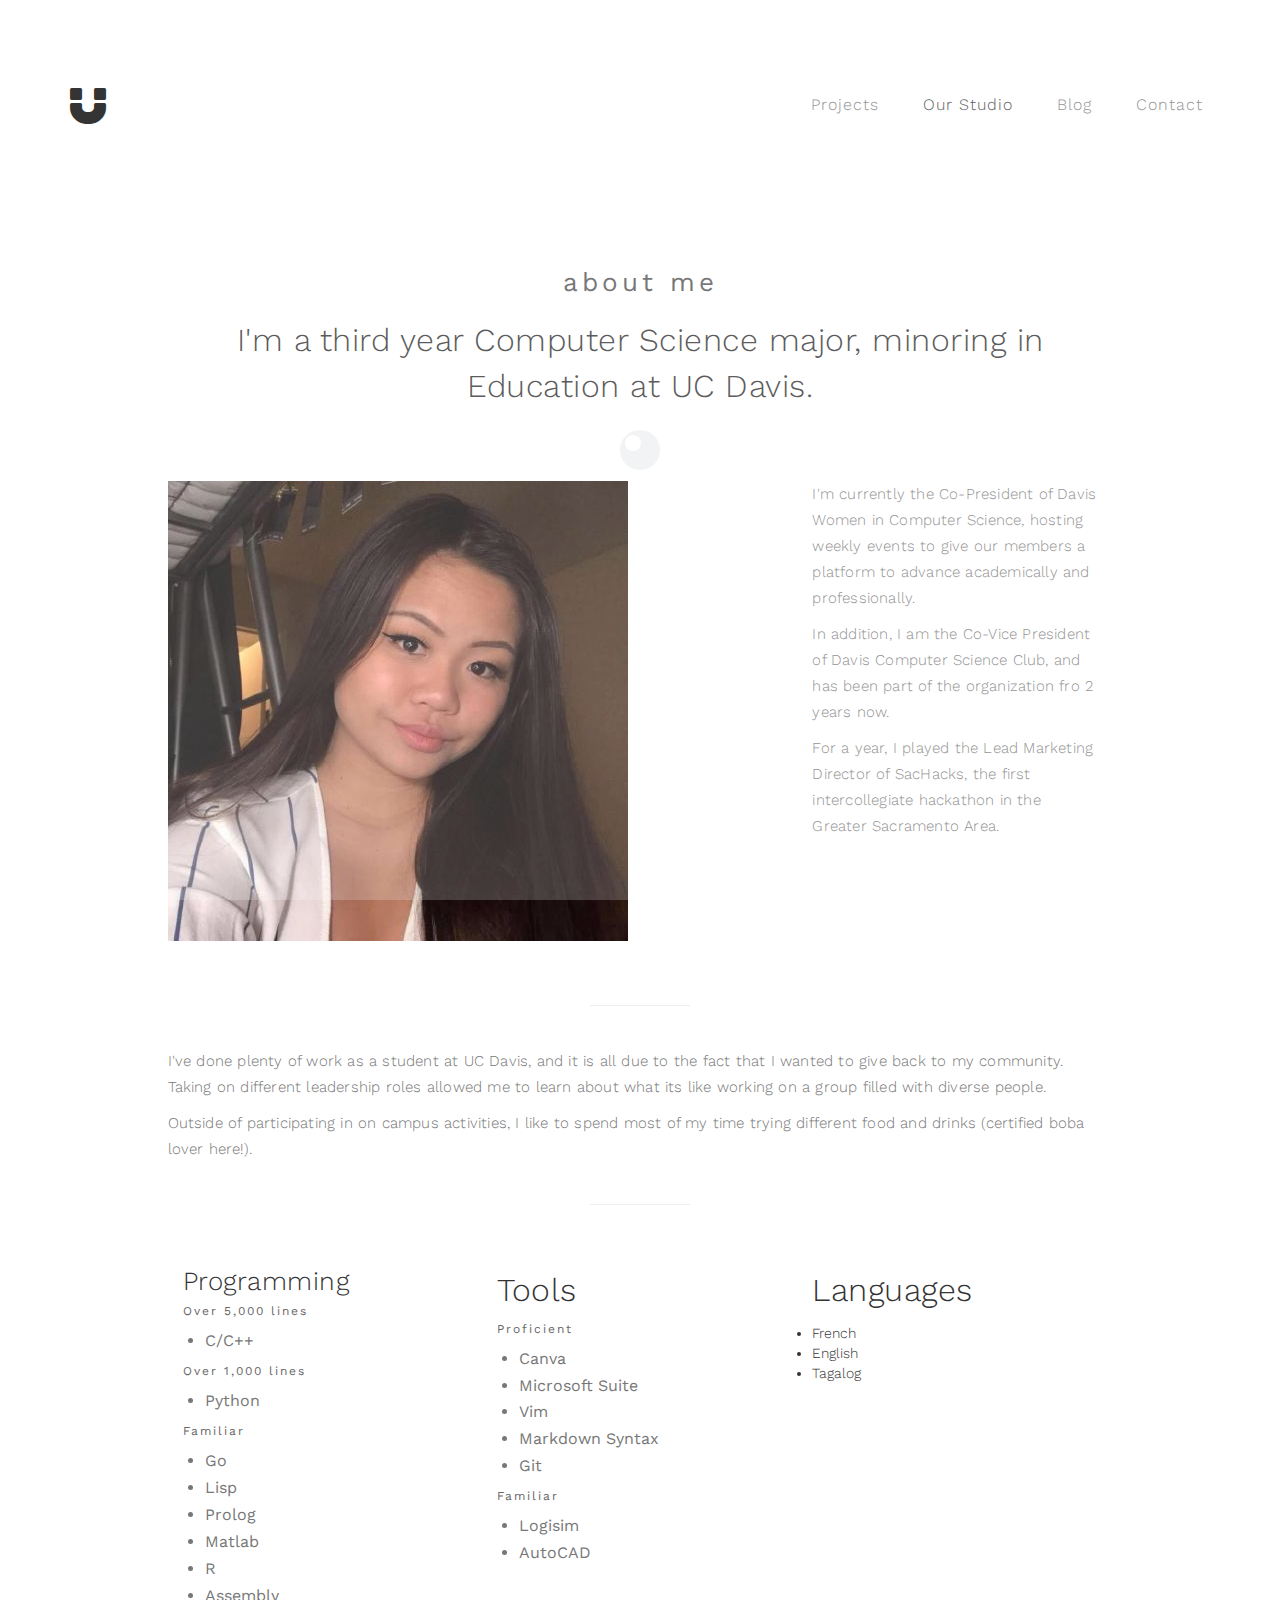
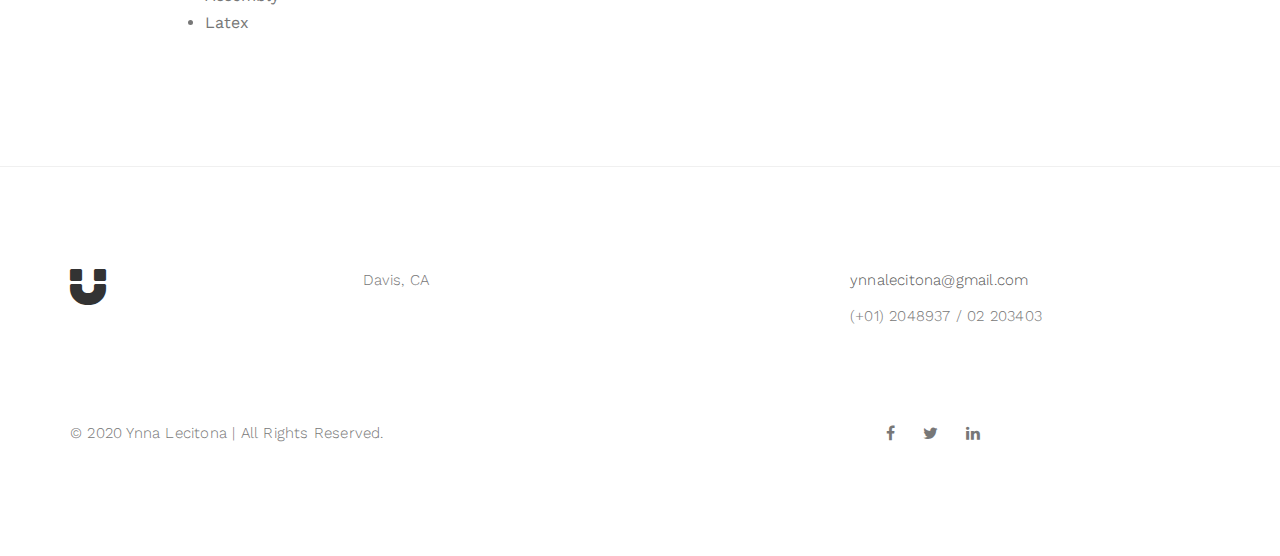
==== about.html @ bc098659 "removed skills and affiliated organizations header" ====
<!DOCTYPE html>
<html lang="en">
<head>

<meta charset="UTF-8">
<meta http-equiv="X-UA-Compatible" content="IE=Edge">
<meta name="description" content="">
<meta name="keywords" content="">
<meta name="author" content="">
<meta name="viewport" content="width=device-width, initial-scale=1, maximum-scale=1">

<title>Ynna Lecitona</title>

<link rel="stylesheet" href="css/bootstrap.min.css">
<link rel="stylesheet" href="css/font-awesome.min.css">

<!-- Main css -->
<link rel="stylesheet" href="css/style.css">
<link href="https://fonts.googleapis.com/css?family=Work+Sans:300,400,700" rel="stylesheet">

</head>
<body>

<!-- PRE LOADER -->

<div class="preloader">
     <div class="sk-spinner sk-spinner-wordpress">
          <span class="sk-inner-circle"></span>
     </div>
</div>

<!-- Navigation section  -->

<div class="navbar navbar-default navbar-static-top" role="navigation">
     <div class="container">

          <div class="navbar-header">
               <button class="navbar-toggle" data-toggle="collapse" data-target=".navbar-collapse">
                    <span class="icon icon-bar"></span>
                    <span class="icon icon-bar"></span>
                    <span class="icon icon-bar"></span>
               </button>
               <a href="index.html" class="navbar-brand"><i class="fa fa-magnet"></i></a>
          </div>
          <div class="collapse navbar-collapse">
               <ul class="nav navbar-nav navbar-right">
                    <li><a href="index.html">Projects</a></li>
                    <li class="active"><a href="about.html">Our Studio</a></li>
                    <li><a href="blog.html">Blog</a></li>
                    <li><a href="contact.html">Contact</a></li>
               </ul>
          </div>

  </div>
</div>


<!-- About Section -->

<section id="about">
     <div class="container">
          <div class="row">

               <div class="col-md-offset-1 col-md-10 col-sm-12">
                    <div class="section-title">
                         <h3>about me</h3>
                         <h2>I'm a third year Computer Science major, minoring in Education at UC Davis.</h2>
                    </div>

                    <div class="col-md-8 col-sm-12">
                         <img src="images/about-me.jpeg" class="img-responsive" alt="About">
                    </div>

                    <div class="col-md-4 col-sm-12">
                         <p>I'm currently the Co-President of Davis Women in Computer Science, hosting weekly events to give our members a platform to advance academically and professionally.</p>
                         <p>In addition, I am the Co-Vice President of Davis Computer Science Club, and has been part of the organization fro 2 years now.</p>
                         <p>For a year, I played the Lead Marketing Director of SacHacks, the first intercollegiate hackathon in the Greater Sacramento Area.</p>
                    </div>

                    <div class="clearfix"></div>

                     <hr>

                    <p>I've done plenty of work as a student at UC Davis, and it is all due to the fact that I wanted to give back to my community. Taking on different leadership roles allowed me to learn about what its like working on a group filled with diverse people.</p>
                    <p>Outside of participating in on campus activities, I like to spend most of my time trying different food and drinks (certified boba lover here!).</p>

                    <hr>

                    <div class="col-md-4 col-sm-6">
                         <h3>Programming</h3>
                         <h4>Over 5,000 lines</h4>
                         <ul>
                              <li>C/C++</li>
                         </ul>
                         <h4>Over 1,000 lines</h4>
                         <ul>
                              <li>Python</li>
                         </ul>
                         <h4>Familiar</h4>
                         <ul>
                              <li>Go</li>
                              <li>Lisp</li>
                              <li>Prolog</li>
                              <li>Matlab</li>
                              <li>R</li>
                              <li>Assembly</li>
                              <li>Latex</li>
                         </ul>
                    </div>

                    <div class="col-md-4 col-sm-6">
                         <h2>Tools</h2>
                         <h4>Proficient</h4>
                         <ul>
                              <li>Canva</li>
                              <li>Microsoft Suite</li>
                              <li>Vim</li>
                              <li>Markdown Syntax</li>
                              <li>Git</li>
                         </ul>
                         <h4>Familiar</h4>
                         <ul>
                              <li>Logisim</li>
                              <li>AutoCAD</li>
                         </ul>
                    </div>

                    <div class="col-md-4 col-sm-6">
                      <h2>Languages</h2>
                           <li>French</li>
                           <li>English</li>
                           <li>Tagalog</li>
                      </ul>
                 </div>
               </div>

          </div>
     </div>
</section>

<!-- Footer Section -->

<footer>
     <div class="container">
          <div class="row">

               <div class="col-md-3 col-sm-3">
                    <i class="fa fa-magnet"></i>
               </div>

               <div class="col-md-4 col-sm-4">
                    <p>Davis, CA</p>
               </div>

               <div class="col-md-offset-1 col-md-4 col-sm-offset-1 col-sm-3">
                    <p><a href="mailto:youremail@gmail.com">ynnalecitona@gmail.com</a></p>
                    <p>(+01) 2048937 / 02 203403</p>
               </div>

               <div class="clearfix col-md-12 col-sm-12">
                    <hr>
               </div>

               <div class="col-md-6 col-sm-6">
                    <div class="footer-copyright">
                         <p>© 2020 Ynna Lecitona | All Rights Reserved.</p>
                    </div>
               </div>

               <div class="col-md-6 col-sm-6">
                    <ul class="social-icon">
                         <li><a href="#" class="fa fa-facebook"></a></li>
                         <li><a href="#" class="fa fa-twitter"></a></li>
                         <li><a href="#" class="fa fa-linkedin"></a></li>
                    </ul>
               </div>

          </div>
     </div>
</footer>


<!-- SCRIPTS -->

<script src="js/jquery.js"></script>
<script src="js/bootstrap.min.js"></script>
<script src="js/custom.js"></script>

</body>
</html>
---- css/style.css ----
body {
		background: #ffffff;
    font-family: 'Work Sans', sans-serif;
    font-style: normal;
		font-weight: 300;
    overflow-x: hidden;
}


/*---------------------------------------
    Typorgraphy              
-----------------------------------------*/

h1,h2,h3,h4,h5,h6 {
  font-style: normal;
  font-weight: 300;
  letter-spacing: 0.5px;
}

h1 {
    font-size: 62px;
    padding-bottom: 14px;
    margin-bottom: 0px;
}

h2 {
  font-size: 32px;
  line-height: 46px;
}

h3 {
  font-size: 26px;
}

h4 {
  color: #666;
  font-size: 12px;
  font-weight: normal;
  letter-spacing: 2px;
}

p {
    color: #777;
    font-size: 15px;
    font-weight: 300;
    line-height: 26px;
    letter-spacing: 0.2px;
}

strong {
  font-weight: 400;
}

.btn-success:focus {
  background-color: #000;
  border-color: transparent;
}


/*---------------------------------------
    General               
-----------------------------------------*/

html{
  -webkit-font-smoothing: antialiased;
}

a {
  color: #4d638c;
  -webkit-transition: 0.5s;
  -o-transition: 0.5s;
  transition: 0.5s;
  text-decoration: none !important;
}
a:hover, a:active, a:focus {
  color: #4d638c;
  outline: none;
}

* {
  -webkit-box-sizing: border-box;
  -moz-box-sizing: border-box;
  box-sizing: border-box;
}

*:before,
*:after {
  -webkit-box-sizing: border-box;
  -moz-box-sizing: border-box;
  box-sizing: border-box;
}

#portfolio,
#about,
#blog,
#contact,
#single-project,
#blog-single-post {
  padding-top: 80px;
  padding-bottom: 120px;
}

.section-title {
  position: relative;
  padding-bottom: 62px;
  text-align: center;
}

.section-title h3 {
  color: #555;
  font-weight: 400;
  letter-spacing: 4px;
}


/*---------------------------------------
    Preloader section              
-----------------------------------------*/

.preloader {
  position: fixed;
  top: 0;
  left: 0;
  width: 100%;
  height: 100%;
  z-index: 99999;
  display: flex;
  flex-flow: row nowrap;
  justify-content: center;
  align-items: center;
  background: none repeat scroll 0 0 #ffffff;
}

.sk-spinner-wordpress.sk-spinner {
  background-color: #bdc3c7;
  width: 40px;
  height: 40px;
  border-radius: 40px;
  position: relative;
  -webkit-animation: sk-innerCircle 1s linear infinite;
  animation: sk-innerCircle 1s linear infinite; 
}

.sk-spinner-wordpress .sk-inner-circle {
  display: block;
  background-color: #ffffff;
  width: 16px;
  height: 16px;
  position: absolute;
  border-radius: 8px;
  top: 5px;
  left: 5px; 
}

@-webkit-keyframes sk-innerCircle {
  0% {
    -webkit-transform: rotate(0);
            transform: rotate(0); }

  100% {
    -webkit-transform: rotate(360deg);
            transform: rotate(360deg); } }

@keyframes sk-innerCircle {
  0% {
    -webkit-transform: rotate(0);
            transform: rotate(0); }

  100% {
    -webkit-transform: rotate(360deg);
            transform: rotate(360deg); } }



/*---------------------------------------
    Main Navigation             
-----------------------------------------*/

.navbar-default {
    background: #ffffff;
    padding: 18px 0;
    border: none;
    margin-top: 62px;
}

.navbar-default .navbar-collapse, .navbar-default .navbar-form {
  border-color: transparent;
}

.navbar-default .navbar-brand {
  padding-top: 6px;
}

.navbar-default .navbar-brand .fa {
  color: #000;
  font-size: 42px;
}

.navbar-default .navbar-nav li a {
    color: #777;
    font-size: 16px;
    letter-spacing: 1px;
    -webkit-transition: all 0.4s ease-in-out;
    transition: all 0.4s ease-in-out;
    padding-right: 22px;
    padding-left: 22px;
}

.navbar-default .navbar-nav > li a:hover {
    color: #333 !important;
}

.navbar-default .navbar-nav > li > a:hover,
.navbar-default .navbar-nav > li > a:focus {
    color: #777;
    background-color: transparent;
}

.navbar-default .navbar-nav li a:hover,
 .navbar-default .navbar-nav .active > a {
    color: #333;
  }

.navbar-default .navbar-nav > .active > a,
.navbar-default .navbar-nav > .active > a:hover,
.navbar-default .navbar-nav > .active > a:focus {
    color: #333;
    background-color: transparent;
}

.navbar-default .navbar-toggle {
     border: none;
     padding-top: 10px;
  }

.navbar-default .navbar-toggle .icon-bar {
    background: #bdc3c7;
    border-color: transparent;
  }

.navbar-default .navbar-toggle:hover,
.navbar-default .navbar-toggle:focus { 
  background-color: transparent;
}



/*---------------------------------------
    Home section              
-----------------------------------------*/

#home {
    background-size: cover;
    background-position: center center;
    display: -webkit-box;
    display: -webkit-flex;
     display: -ms-flexbox;
    display: flex;
    -webkit-box-align: center;
    -webkit-align-items: center;
    -ms-flex-align: center;
     align-items: center;
    position: relative;
    text-align: center;
    padding-top: 60px;
    padding-bottom: 40px;
}

#home hr {
  width: 82px;
  margin-top: 32px;
}



/*---------------------------------------
   About section              
-----------------------------------------*/

#about .text-center {
  padding-bottom: 42px;
}

#about .col-md-8 {
  padding-left: 0px;
}

#about .col-md-8 img {
  padding-right: 22px;
  padding-bottom: 22px;
}

#about hr {
  width: 100px;
  margin-top: 42px;
  margin-bottom: 42px;
}

#about ul {
  padding-left: 22px;
}

#about ul li {
  color: #777;
  font-size: 16px;
  font-weight: 400;
  padding-top: 2px;
  padding-bottom: 2px;
}



/*---------------------------------------
   Portfolio section              
-----------------------------------------*/

#portfolio small {
  color: #f0f0f0;
  font-size: 10px;
  letter-spacing: 1px;
  text-transform: uppercase;
}

#portfolio .portfolio-thumb {
  position: relative;
  padding: 0;
  margin-top: 32px;
}

#portfolio .portfolio-thumb .portfolio-overlay {
  position: absolute;
  background: #222;
  color: #ffffff;
  top: 0;
  left: 0;
  right: 0;
  bottom: 0;
  width: 100%;
  height: 100%;
  text-align: center;
  vertical-align: top;
  opacity: 0;
  transition: all 0.4s ease-in-out;
}

#portfolio .portfolio-item {
    position: absolute;
    top:50%;
    left: 50%;
    -webkit-transform:translate(-50%,-50%);
      -ms-transform:translate(-50%,-50%);
          transform:translate(-50%,-50%);
}

#portfolio .portfolio-thumb:hover .portfolio-overlay {
  opacity: 0.9;
}

#portfolio .text-center {
  padding-top: 62px;
}



/*---------------------------------------
   Single Project section              
-----------------------------------------*/

#single-project {
  text-align: center;
}

#single-project .col-md-12,
#single-project .col-md-6,
#single-project .col-md-4 {
  padding-left: 0px;
  padding-bottom: 22px;
}

#single-project .col-md-12 {
  padding-top: 42px;
}

#single-project .text-center strong {
  display: block;
  padding-top: 12px;
}

#single-project a {
  color: #555;
  font-weight: bold;
  letter-spacing: 1px;
  padding-left: 14px;
}



/*---------------------------------------
   Contact section              
-----------------------------------------*/

#contact .col-md-6,
#contact .col-md-12 {
  padding-left: 0px;
}

#contact .form-control {
  border: 1px solid #f0f0f0;
  box-shadow: none;
  margin-top: 10px;
  margin-bottom: 10px;
  transition: all 0.4s ease-in-out;
}

#contact .form-control:hover {
  border-color: #777;
}

#contact input,
#contact select {
  height: 50px;
}

#contact input[type="submit"] {
  background: #222;
  border-radius: 100px;
  border: none;
  color: #ffffff;
  font-weight: 400;
  transition: all 0.4s ease-in-out;
}

#contact input[type="submit"]:hover {
  background: #000;
}



/*---------------------------------------
   Blog section              
-----------------------------------------*/

.blog-post-thumb {
  border-bottom: 1px solid #f0f0f0;
  padding-top: 32px;
  padding-bottom: 62px;
  margin-bottom: 32px;
}

.blog-post-thumb:last-child {
  border-bottom: 0px;
  padding-bottom: 32px;
  margin-bottom: 0px;
}

.blog-post-image {
  padding-bottom: 18px;
  width: 100%;
}

.blog-post-title a {
  color: #555;
}

.blog-post-title a:hover {
  color: #000;
}

.blog-post-format {
  padding-bottom: 22px;
}

.blog-post-format span {
  letter-spacing: 0.5px;
  padding-right: 12px;
}

.blog-post-format span a {
  color: #333;
}

.blog-post-format span img {
  display: inline-block;
  width: 42px;
  margin-right: 4px;
}

.blog-post-des blockquote {
  margin: 22px;
}

.blog-post-des .btn {
  border-radius: 100px;
  color: #777;
  font-weight: 400;
  letter-spacing: 1px;
  padding: 14px 28px;
  margin-top: 26px;
  transition: all 0.4s ease-in-out;
}

.blog-post-des .btn:hover {
  background: #000;
  border-color: transparent;
  color: #ffffff;
}

.blog-author {
  border-top: 1px solid #f0f0f0;
  border-bottom: 1px solid #f0f0f0;
  padding-top: 32px;
  padding-bottom: 32px;
  margin-top: 42px;
  margin-bottom: 42px;
}

.blog-author .media img {
  display: inline-block;
  width: 90px;
  margin-right: 12px;
}

.blog-author .media a,
.blog-comment .media h3 {
  color: #444;
  font-size: 18px;
  letter-spacing: 1px;
}

.blog-comment {
  border-bottom: 1px solid #f0f0f0;
  padding-bottom: 32px;
  margin-bottom: 42px;
}

.blog-comment .media:nth-child(3) {
  padding-top: 18px;
}

.blog-comment .media img {
  width: 80px;
  margin-right: 12px;
}

.blog-comment .media h3 {
  display: inline-block;
  padding-right: 14px;
}

.blog-comment h3,
.blog-comment-form h3 {
  padding-bottom: 18px;
}

.blog-comment-form .col-md-4 {
  padding-left: 0px;
}

.blog-comment-form .form-control {
  box-shadow: none;
  border: 1px solid #f0f0f0;
  margin-top: 10px;
  margin-bottom: 10px;
  transition: all 0.4s ease-in-out;
}

.blog-comment-form .form-control:hover {
  border-color: #777;
}

.blog-comment-form input {
  height: 45px;
}

.blog-comment-form input[type="submit"] {
  background: #222;
  border-radius: 100px;
  border: none;
  color: #ffffff;
  font-weight: 400;
  transition: all 0.4s ease-in-out;
}

.blog-comment-form input[type="submit"]:hover {
  background: #000;
  border-color: transparent;
}



/*---------------------------------------
   Blog Single Post section              
-----------------------------------------*/

#blog-single-post .blog-post-des h3 {
  padding-top: 16px;
}



/*---------------------------------------
   Footer section              
-----------------------------------------*/

footer {
    border-top: 1px solid #f0f0f0;
    padding: 100px 0px;
    position: relative;
}

footer .col-md-3 .fa {
  font-size: 42px;
}

footer a {
  color: #555;
}

footer hr {
  border-color: #ffffff;
  margin-top: 42px;
  margin-bottom: 22px;
}

footer .footer-copyright {
  padding-top: 16px;
}


/*---------------------------------------
   Social icon             
-----------------------------------------*/

.social-icon {
    position: relative;
    padding: 0;
    margin: 0;
    text-align: center;
}

.social-icon li {
    display: inline-block;
    list-style: none;
}

.social-icon li a {
    color: #777;
    cursor: pointer;
    font-size: 16px;
    text-decoration: none;
    transition: all 0.4s ease-in-out;
    text-align: center;
    vertical-align: middle;
    position: relative;
    margin: 22px 12px 10px 12px;
}

.social-icon li a:hover {
    color: #000;
    transform: scale(1.1);
}



/*---------------------------------------
   Mobile Responsive         
-----------------------------------------*/


@media (max-width: 767px) {

  h1 {
    font-size: 38px;
  }

  h2 {
    font-size: 32px;
    line-height: 48px;
  }

  h3 {
    font-size: 22px;
  }

  .section-title h2 {
    font-size: 22px;
    line-height: 35px;
  }

  .navbar-default {
    margin-top: 0px;
    text-align: center;
  }

  #about .col-md-8 img {
    padding-right: 0px;
  }

  #blog-single-post .blog-post-title h2 {
    font-size: 29px;
    line-height: 40px;
  }

  footer {
    text-align: center;
  }

  footer .col-md-4 {
    padding-top: 42px;
  }

}
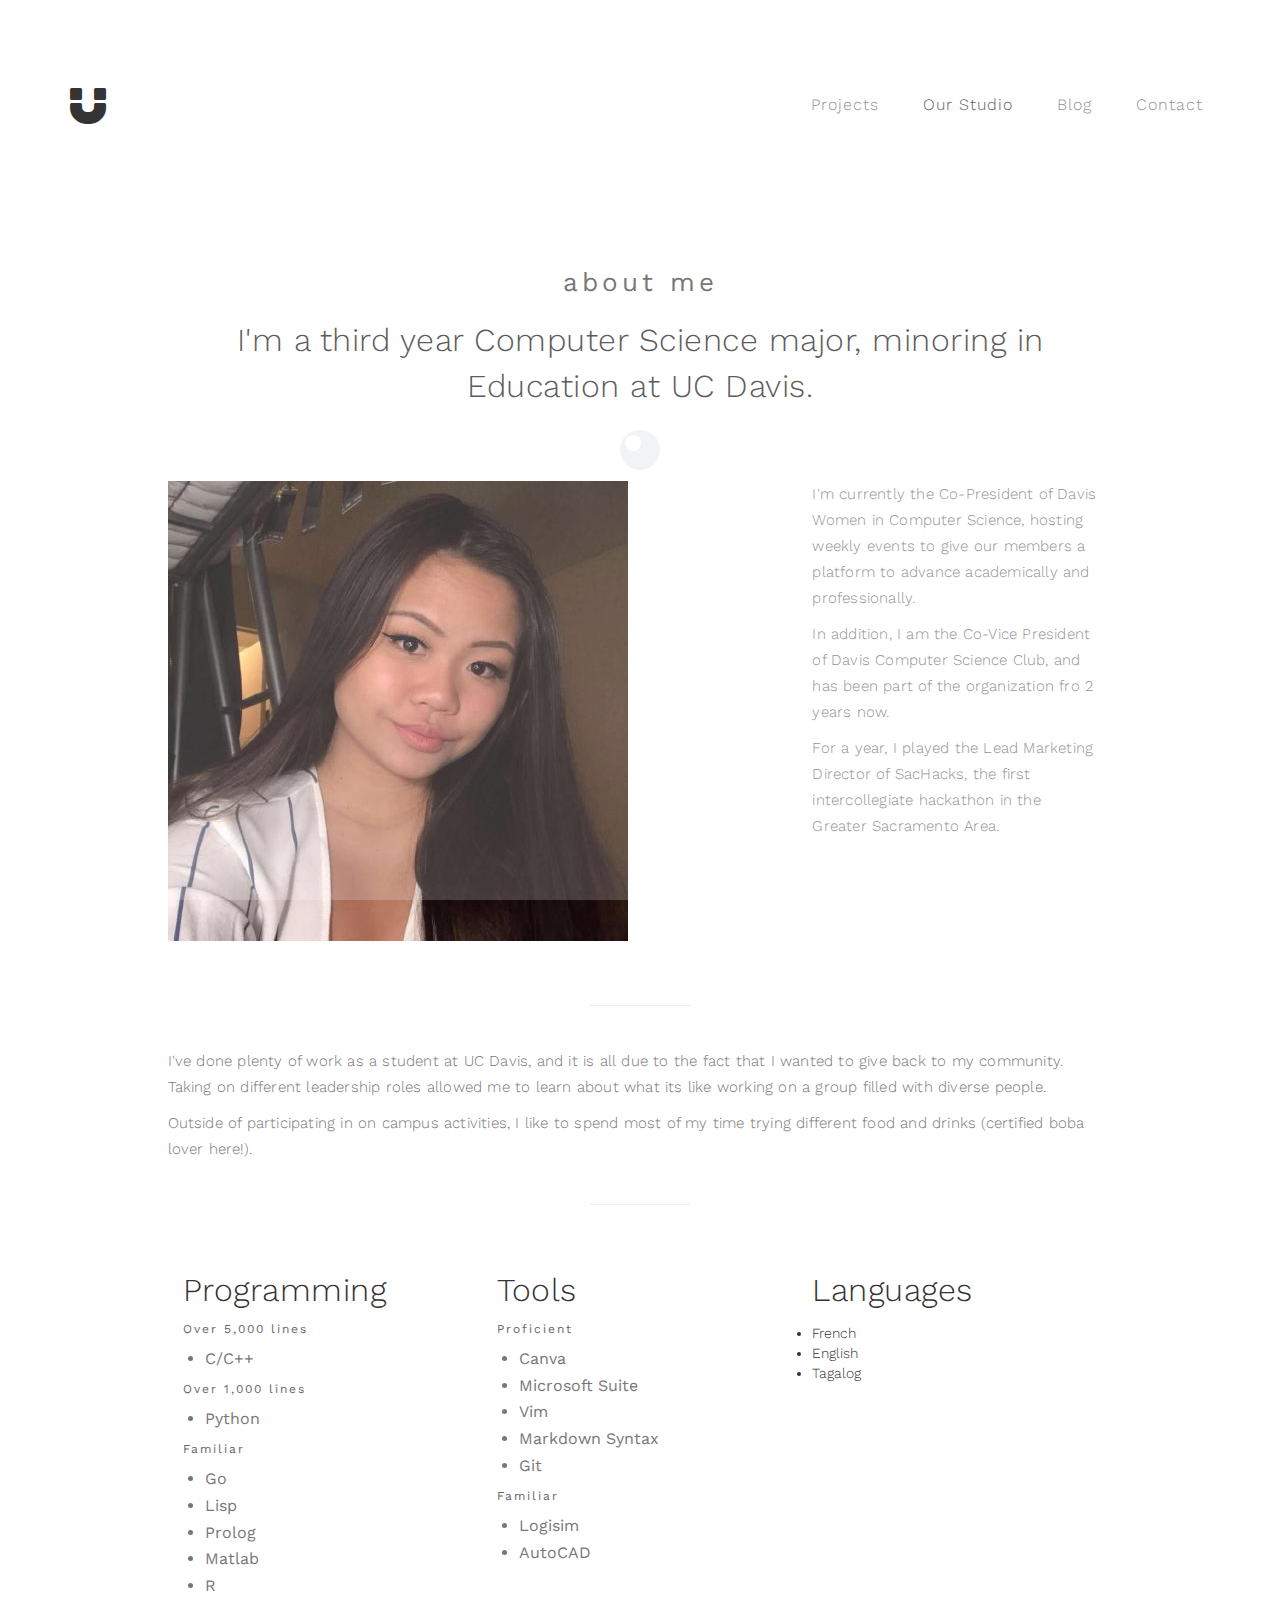
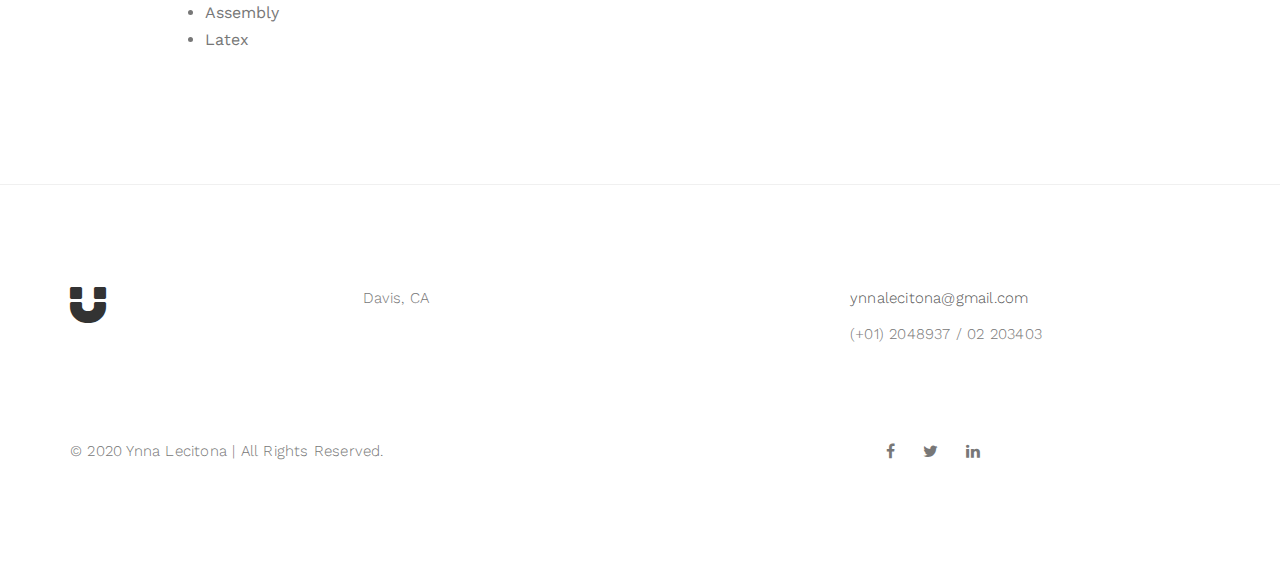
==== commit ab629e18: "changed size of programming header" ====
--- a/about.html
+++ b/about.html
@@ -87,7 +87,7 @@
                     <hr>
 
                     <div class="col-md-4 col-sm-6">
-                         <h3>Programming</h3>
+                         <h2>Programming</h2>
                          <h4>Over 5,000 lines</h4>
                          <ul>
                               <li>C/C++</li>
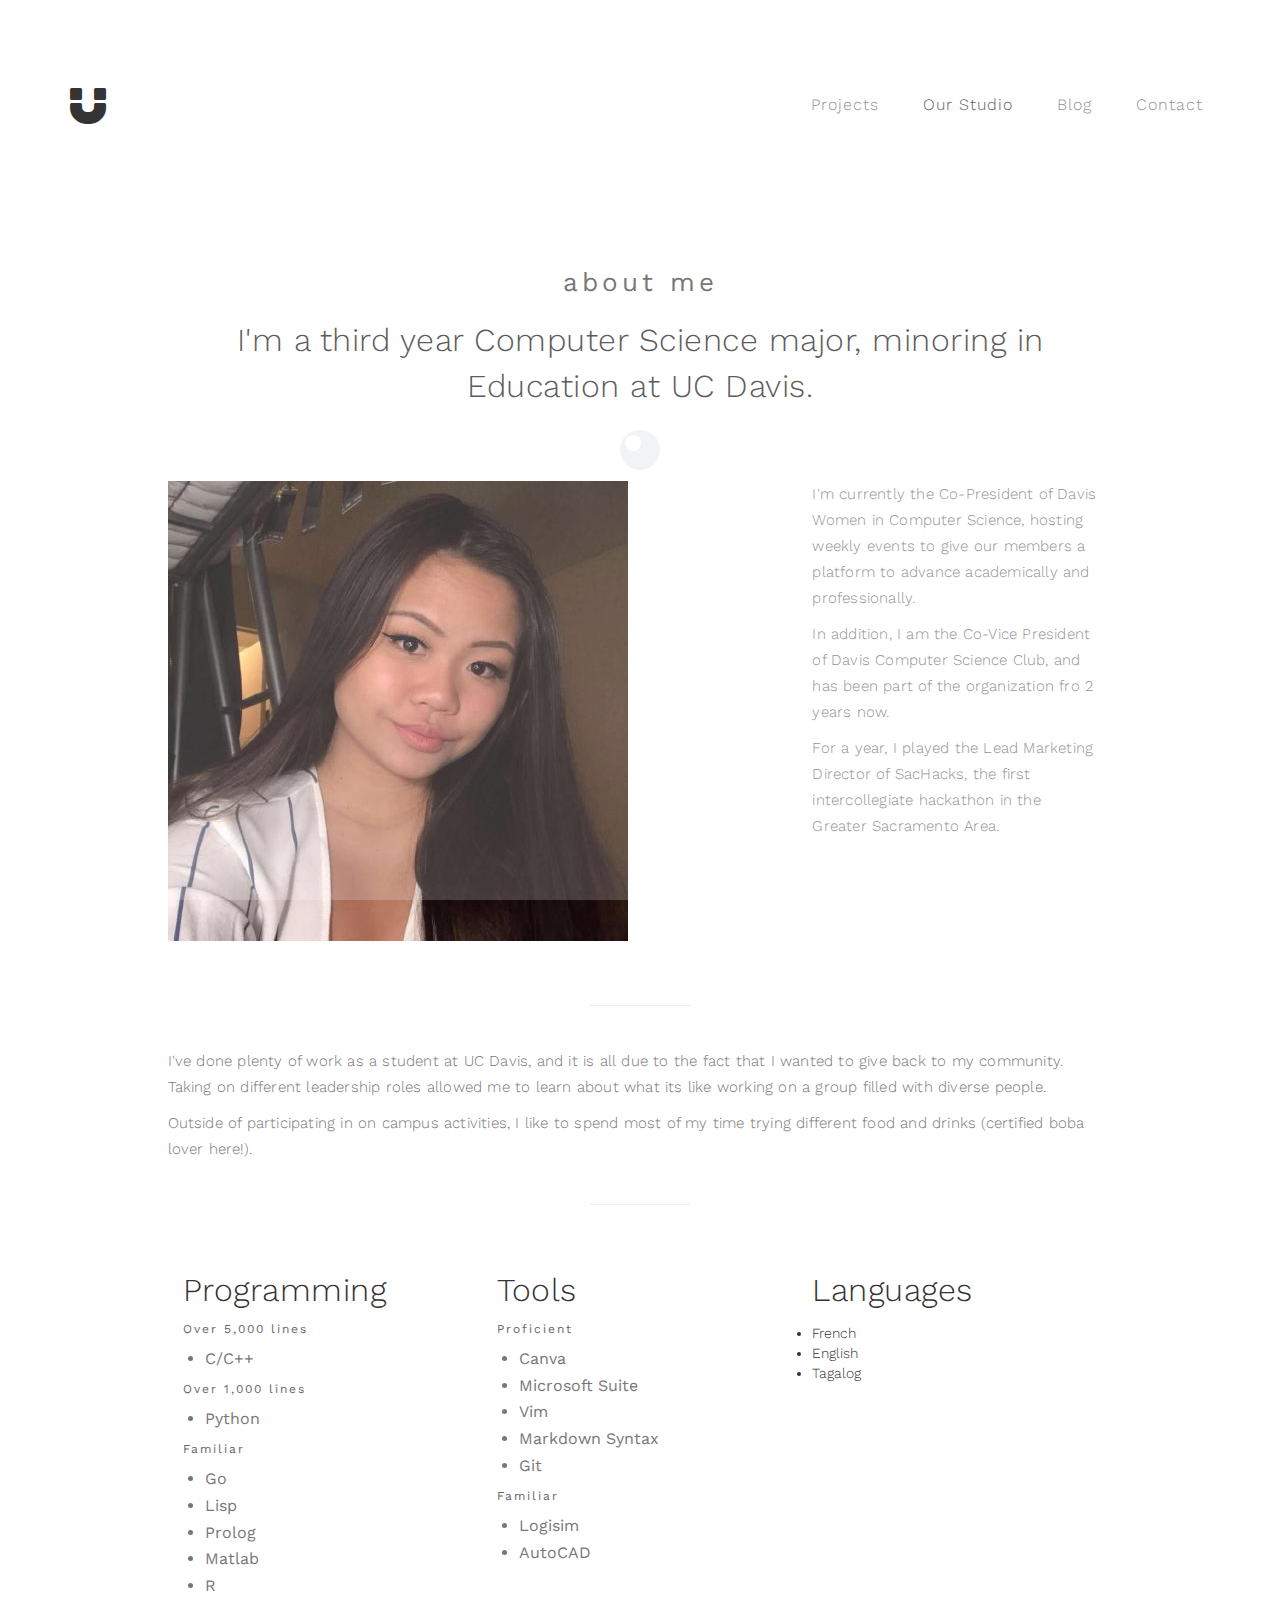
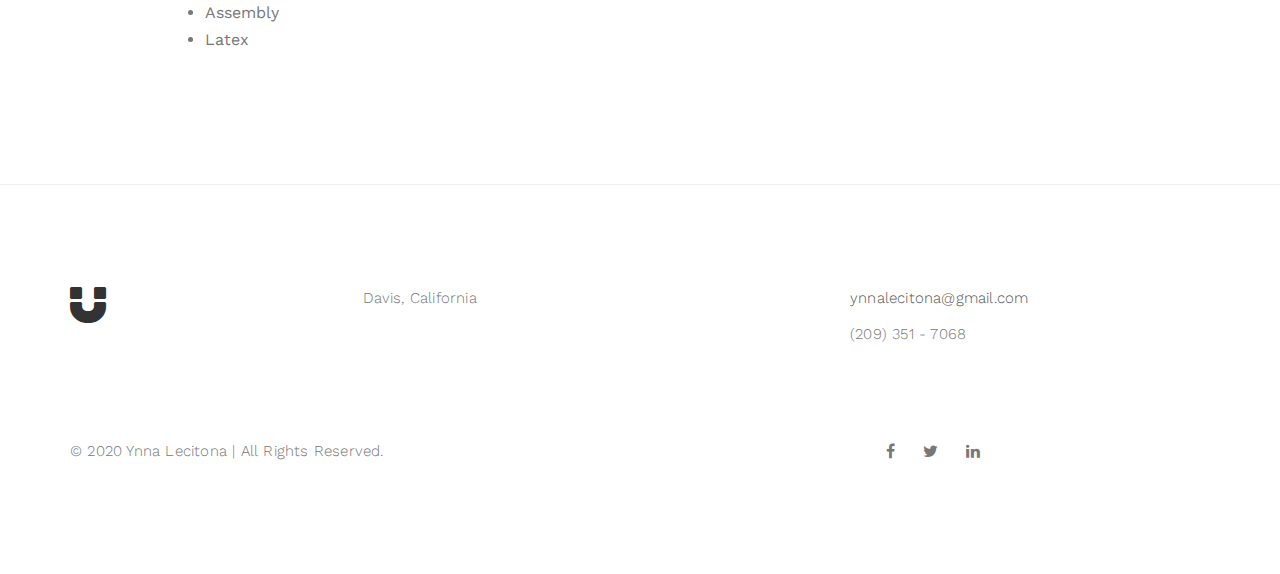
==== commit 9bb46ed8: "made footer changes" ====
--- a/about.html
+++ b/about.html
@@ -149,12 +149,12 @@
                </div>
 
                <div class="col-md-4 col-sm-4">
-                    <p>Davis, CA</p>
+                    <p>Davis, California</p>
                </div>
 
                <div class="col-md-offset-1 col-md-4 col-sm-offset-1 col-sm-3">
                     <p><a href="mailto:youremail@gmail.com">ynnalecitona@gmail.com</a></p>
-                    <p>(+01) 2048937 / 02 203403</p>
+                    <p>(209) 351 - 7068</p>
                </div>
 
                <div class="clearfix col-md-12 col-sm-12">
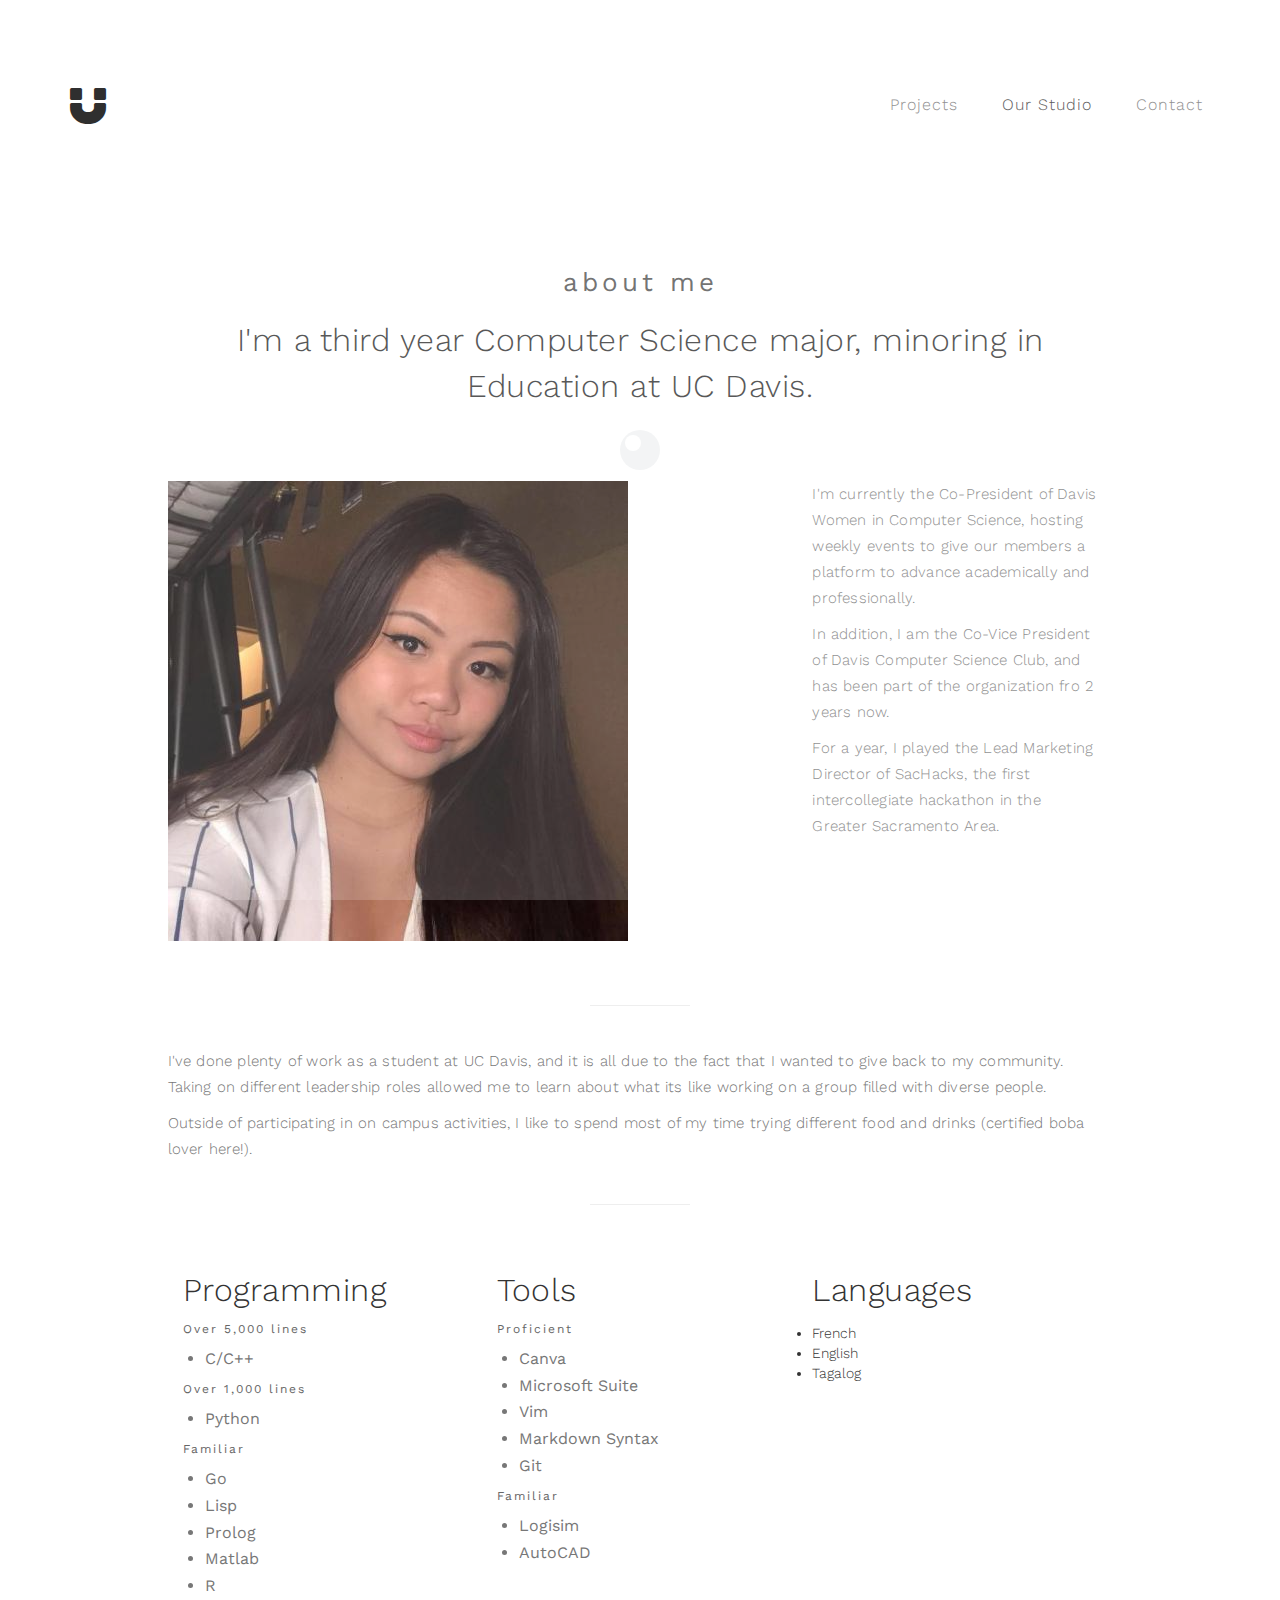
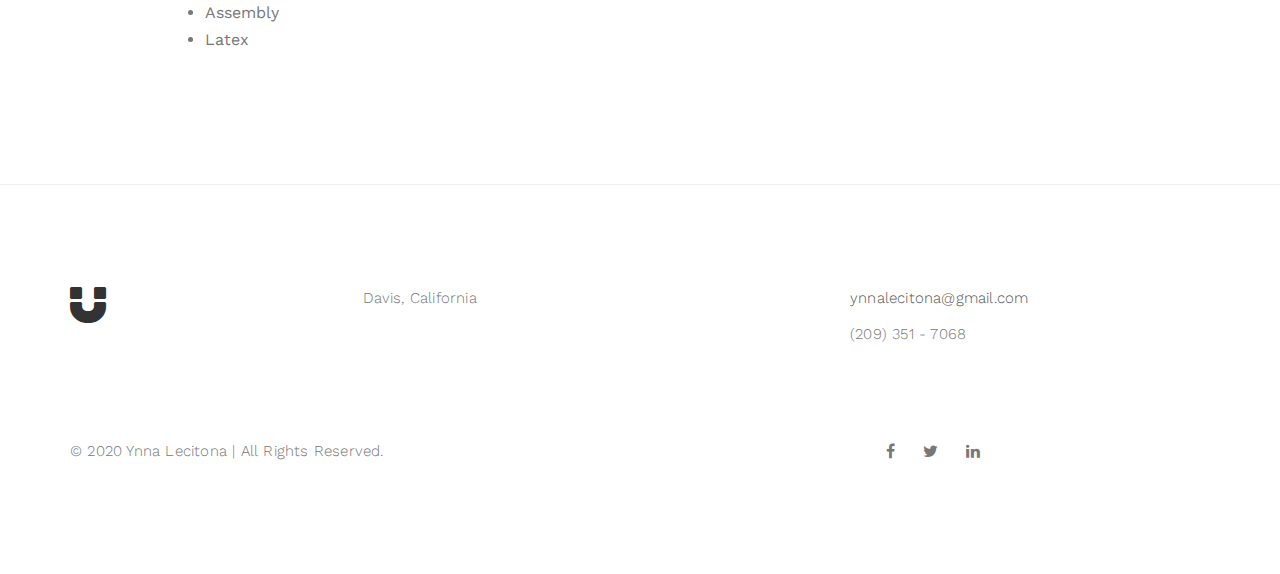
==== commit 4912a213: "deleted blog off all pages" ====
--- a/about.html
+++ b/about.html
@@ -46,7 +46,6 @@
                <ul class="nav navbar-nav navbar-right">
                     <li><a href="index.html">Projects</a></li>
                     <li class="active"><a href="about.html">Our Studio</a></li>
-                    <li><a href="blog.html">Blog</a></li>
                     <li><a href="contact.html">Contact</a></li>
                </ul>
           </div>
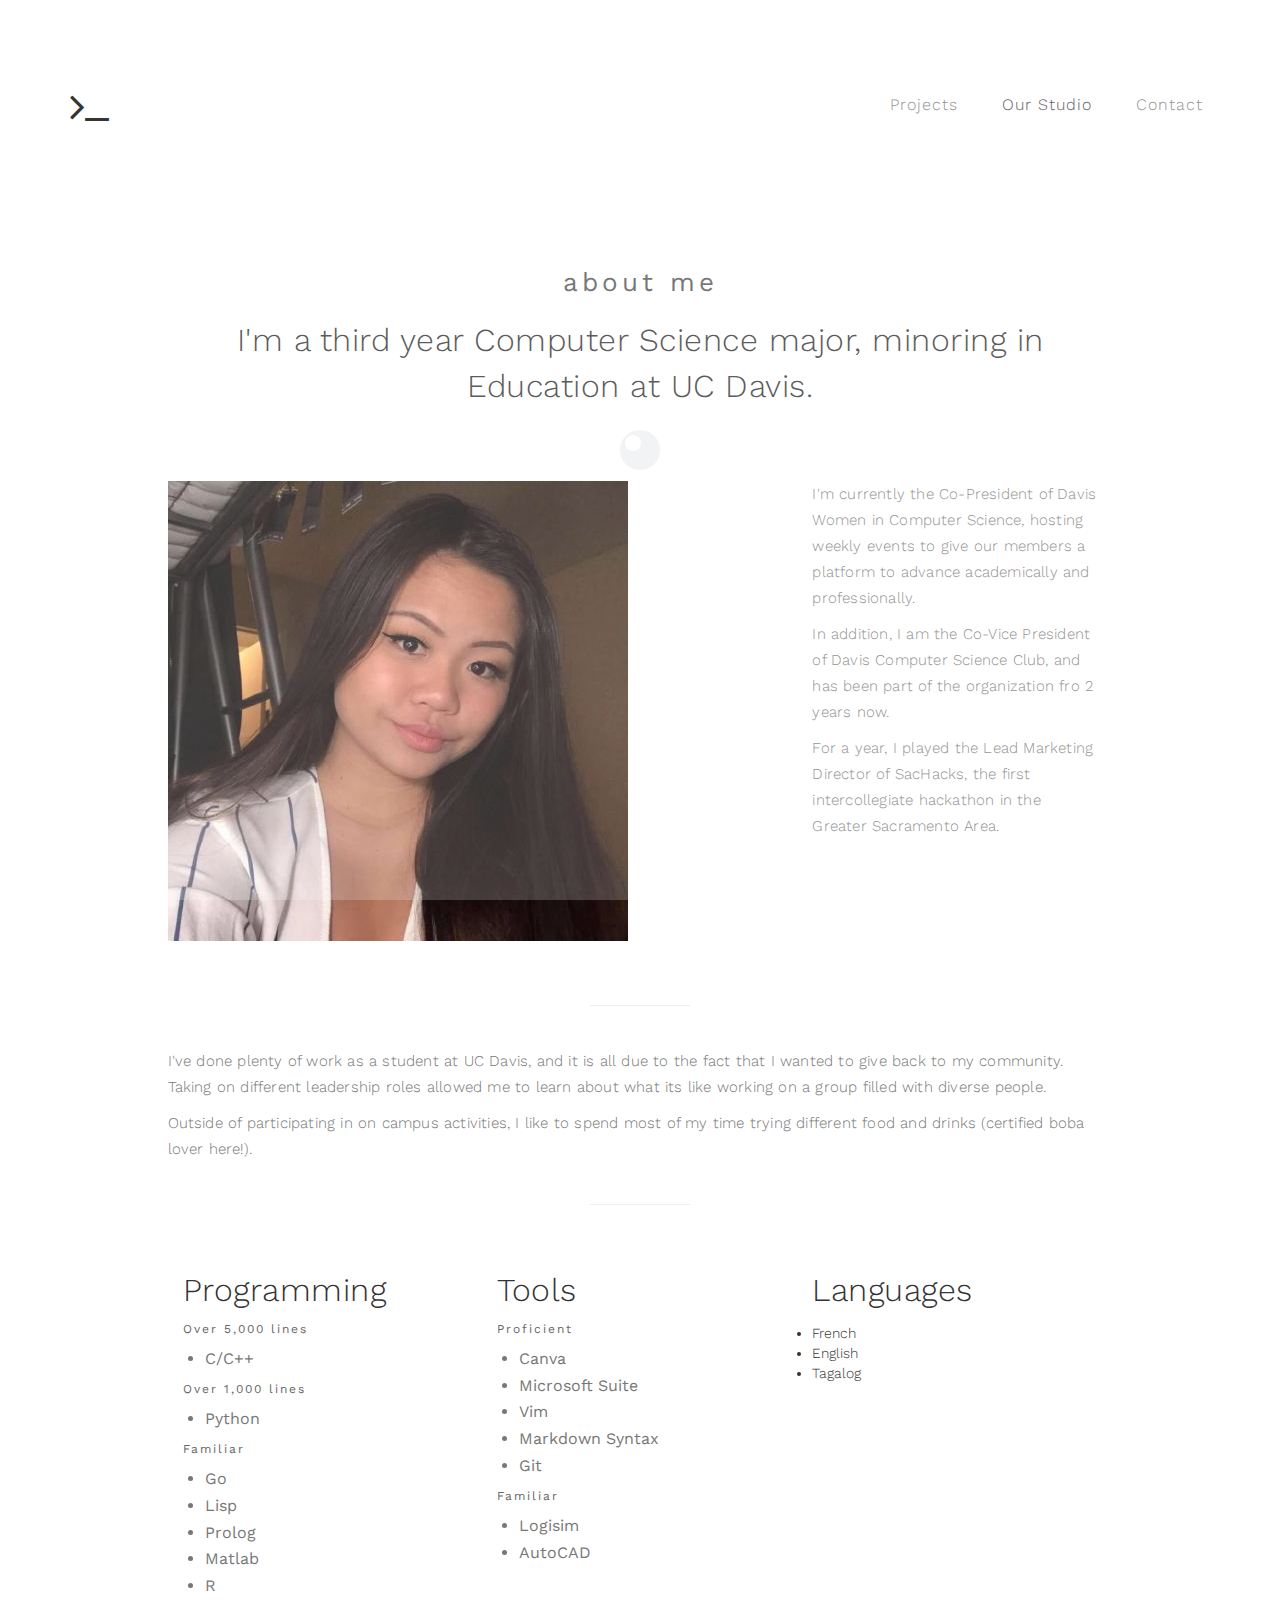
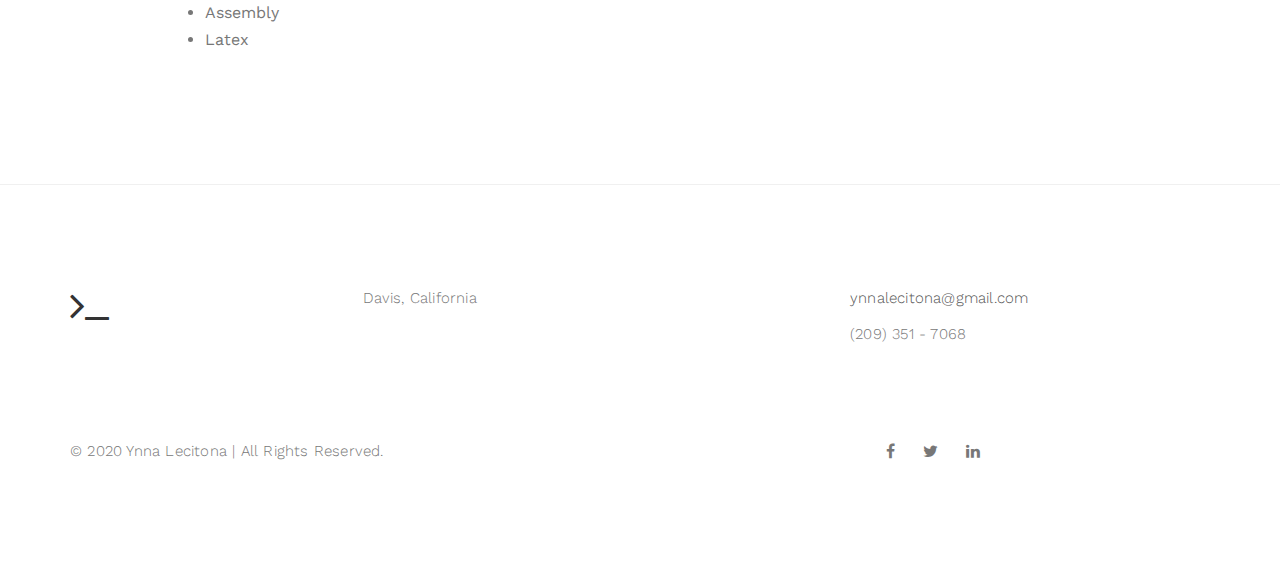
==== commit 3c18ff59: "change instances of magnet to terminal" ====
--- a/about.html
+++ b/about.html
@@ -40,7 +40,7 @@
                     <span class="icon icon-bar"></span>
                     <span class="icon icon-bar"></span>
                </button>
-               <a href="index.html" class="navbar-brand"><i class="fa fa-magnet"></i></a>
+               <a href="index.html" class="navbar-brand"><i class="fa fa-terminal"></i></a>
           </div>
           <div class="collapse navbar-collapse">
                <ul class="nav navbar-nav navbar-right">
@@ -144,7 +144,7 @@
           <div class="row">
 
                <div class="col-md-3 col-sm-3">
-                    <i class="fa fa-magnet"></i>
+                    <i class="fa fa-terminal"></i>
                </div>
 
                <div class="col-md-4 col-sm-4">
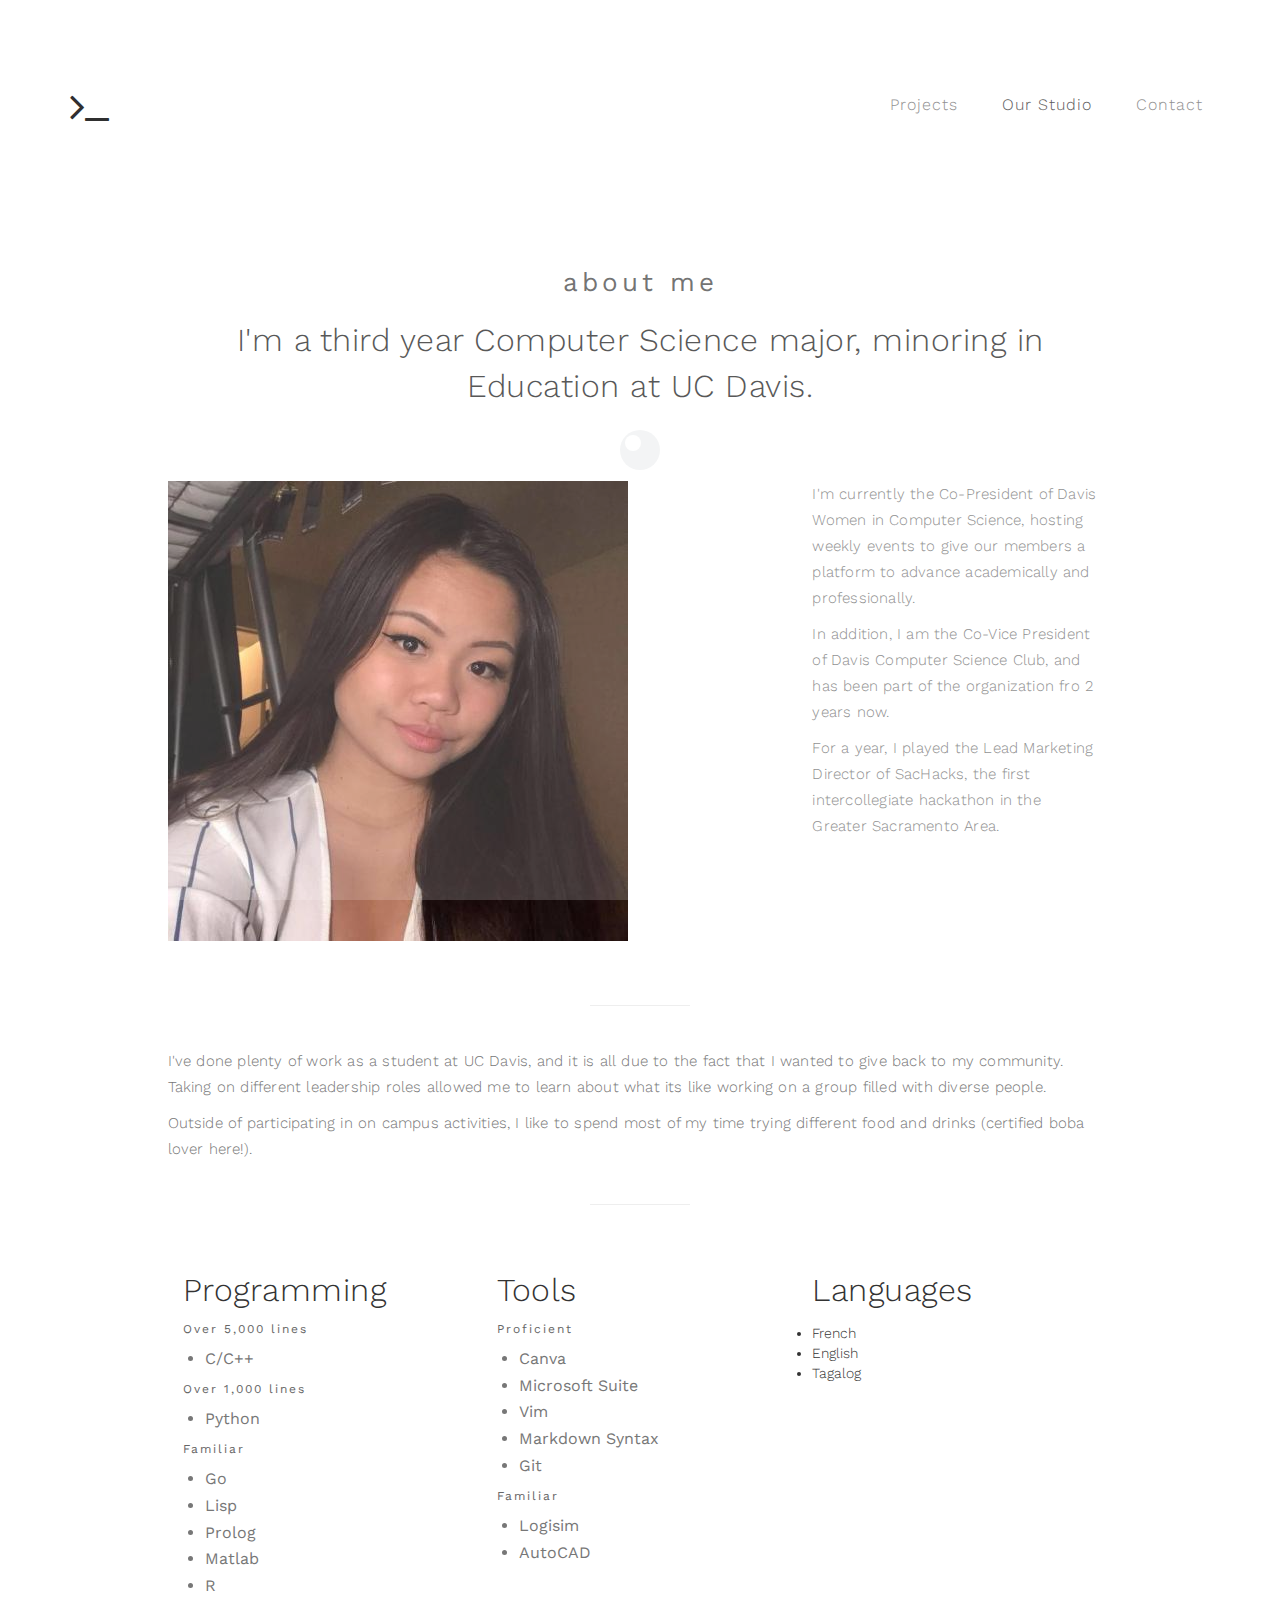
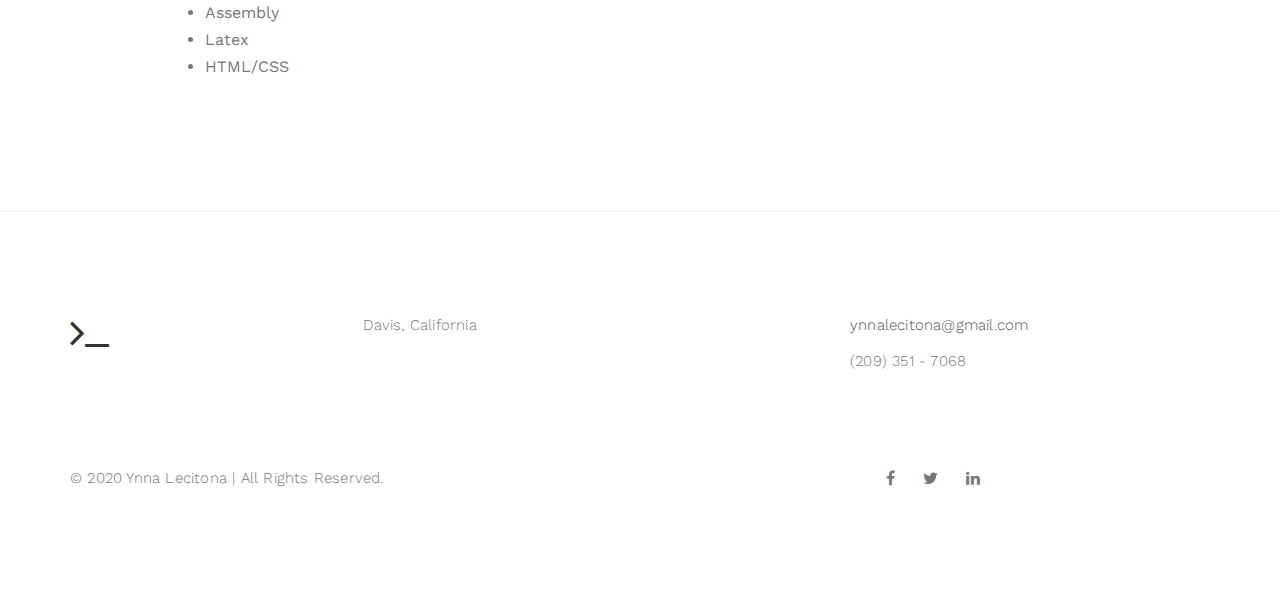
==== commit 12a8d010: "added html/css into programming section of about" ====
--- a/about.html
+++ b/about.html
@@ -104,6 +104,7 @@
                               <li>R</li>
                               <li>Assembly</li>
                               <li>Latex</li>
+                              <li>HTML/CSS</li>
                          </ul>
                     </div>
 
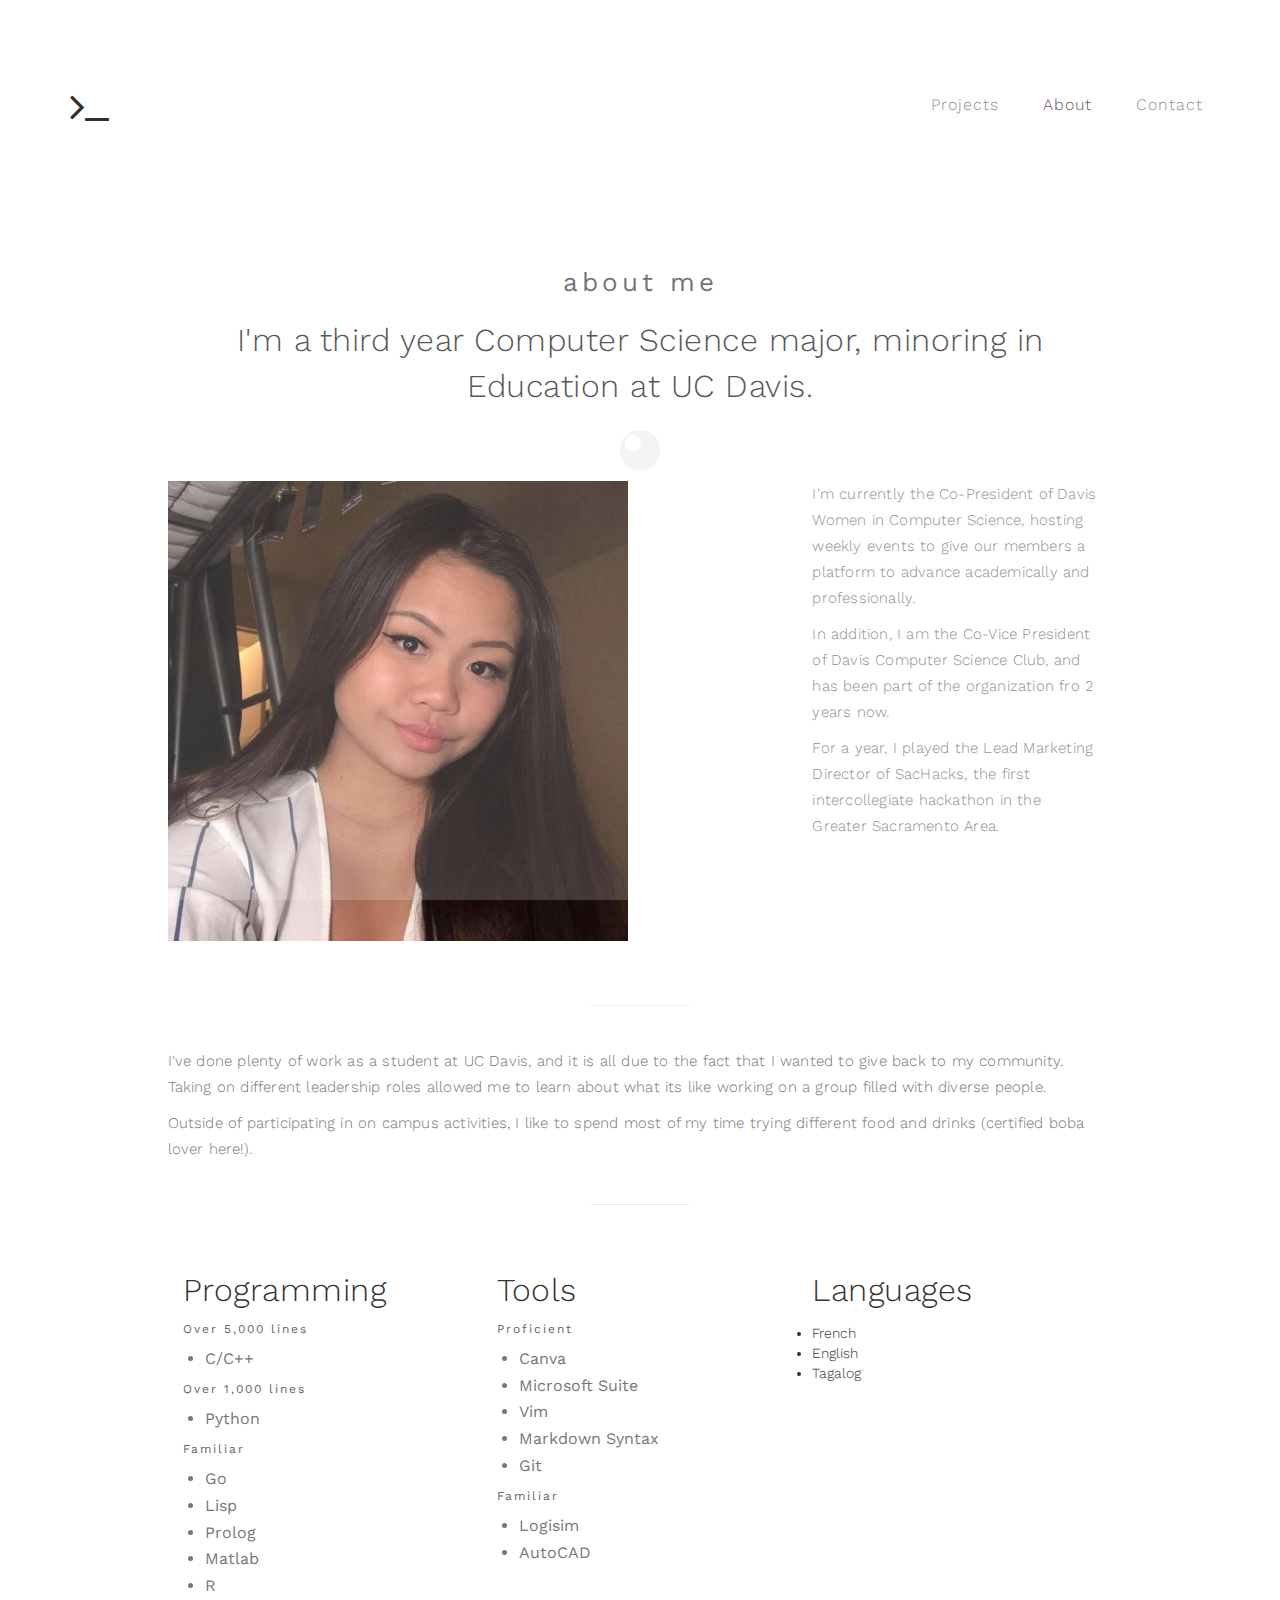
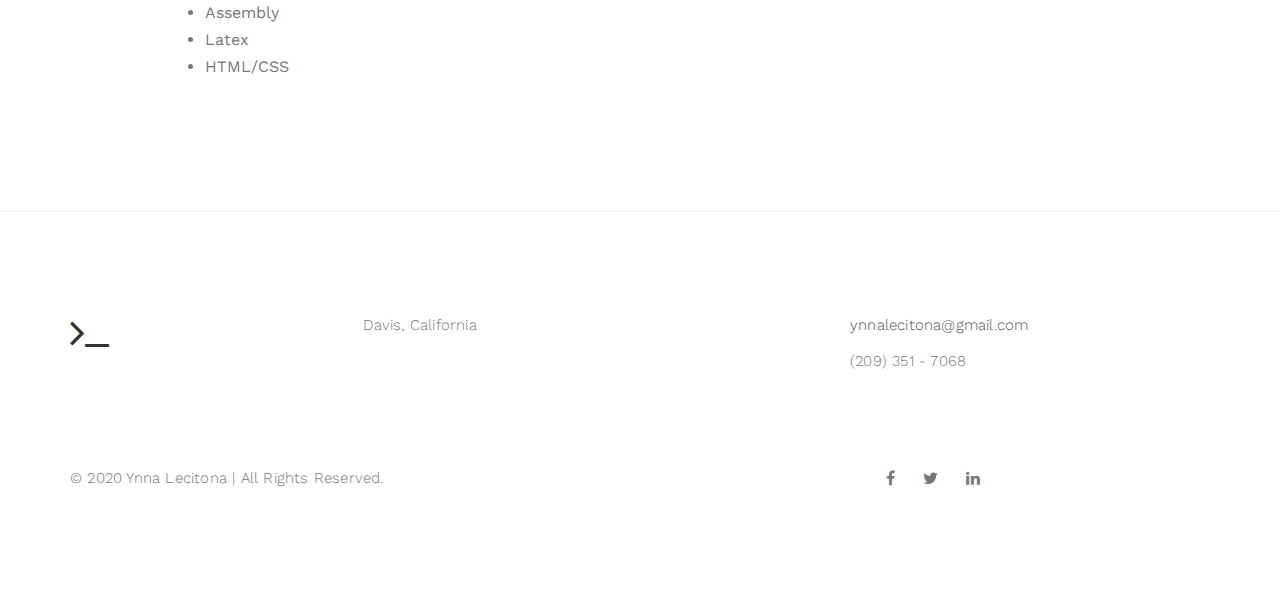
==== commit f2b81ba8: "changed navigation bar name" ====
--- a/about.html
+++ b/about.html
@@ -45,7 +45,7 @@
           <div class="collapse navbar-collapse">
                <ul class="nav navbar-nav navbar-right">
                     <li><a href="index.html">Projects</a></li>
-                    <li class="active"><a href="about.html">Our Studio</a></li>
+                    <li class="active"><a href="about.html">About</a></li>
                     <li><a href="contact.html">Contact</a></li>
                </ul>
           </div>
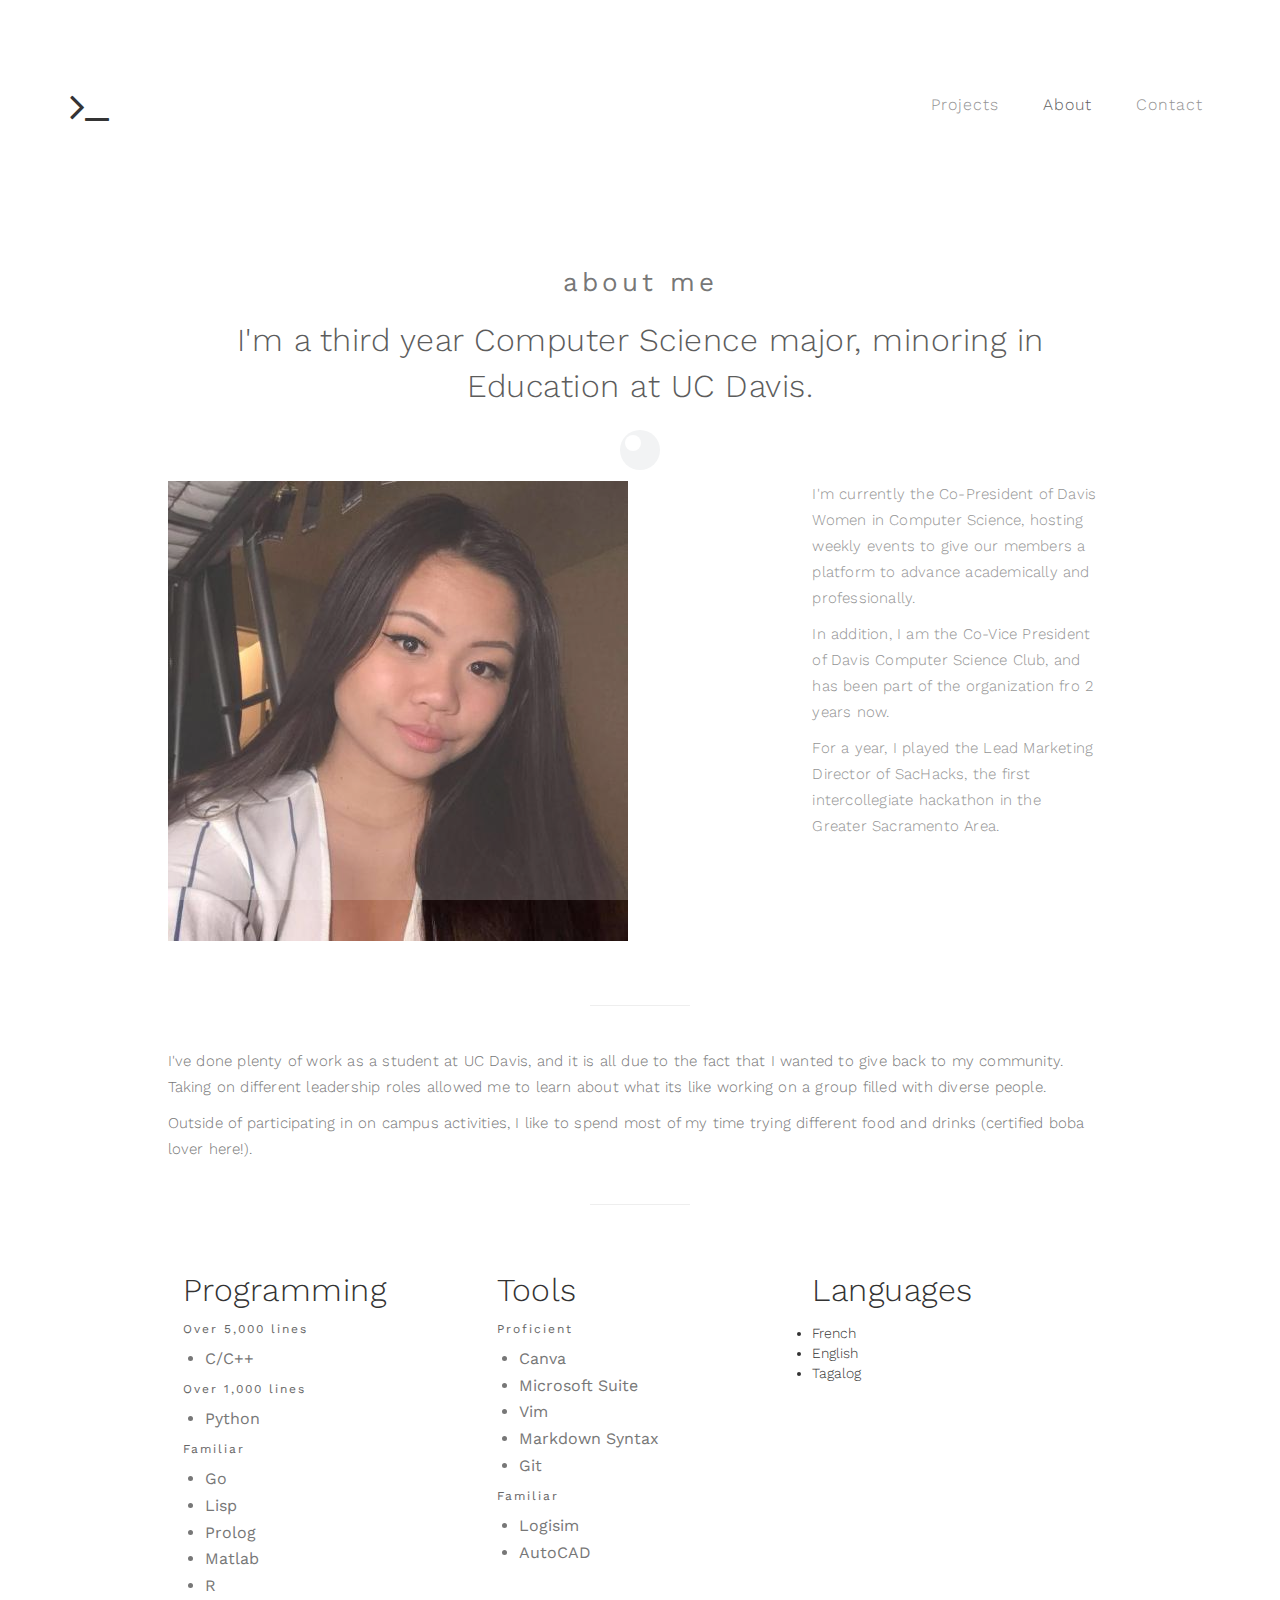
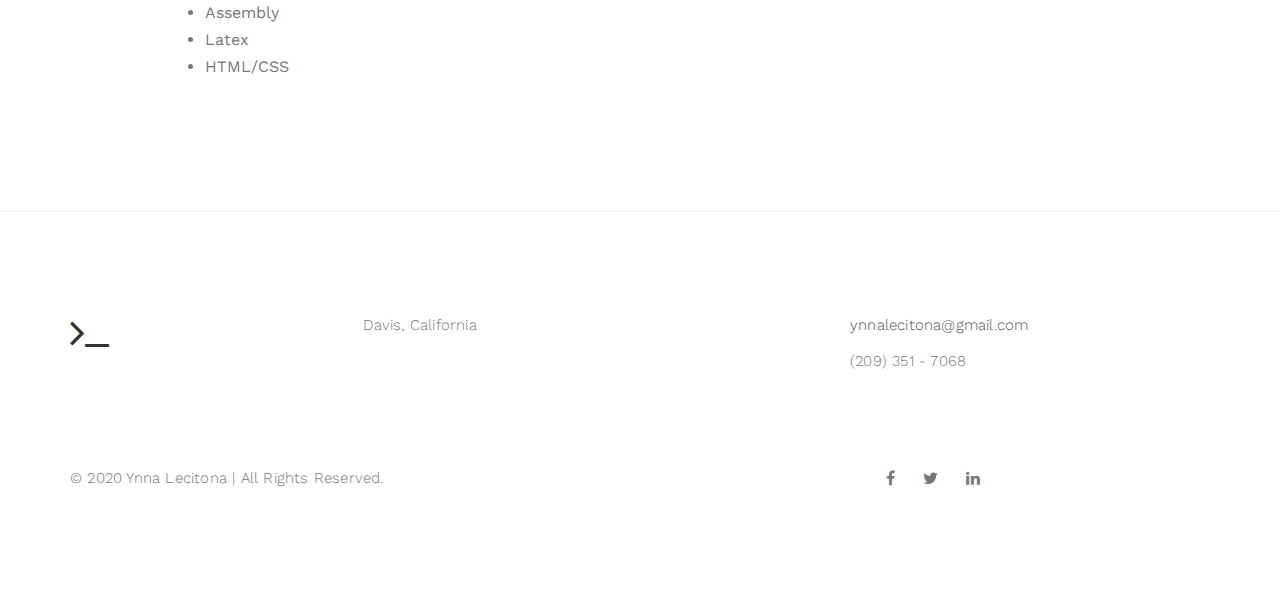
==== commit d061c1d2: "fixed size of known languages" ====
--- a/about.html
+++ b/about.html
@@ -127,10 +127,11 @@
 
                     <div class="col-md-4 col-sm-6">
                       <h2>Languages</h2>
+                        </ul>
                            <li>French</li>
                            <li>English</li>
                            <li>Tagalog</li>
-                      </ul>
+                        </ul>
                  </div>
                </div>
 
